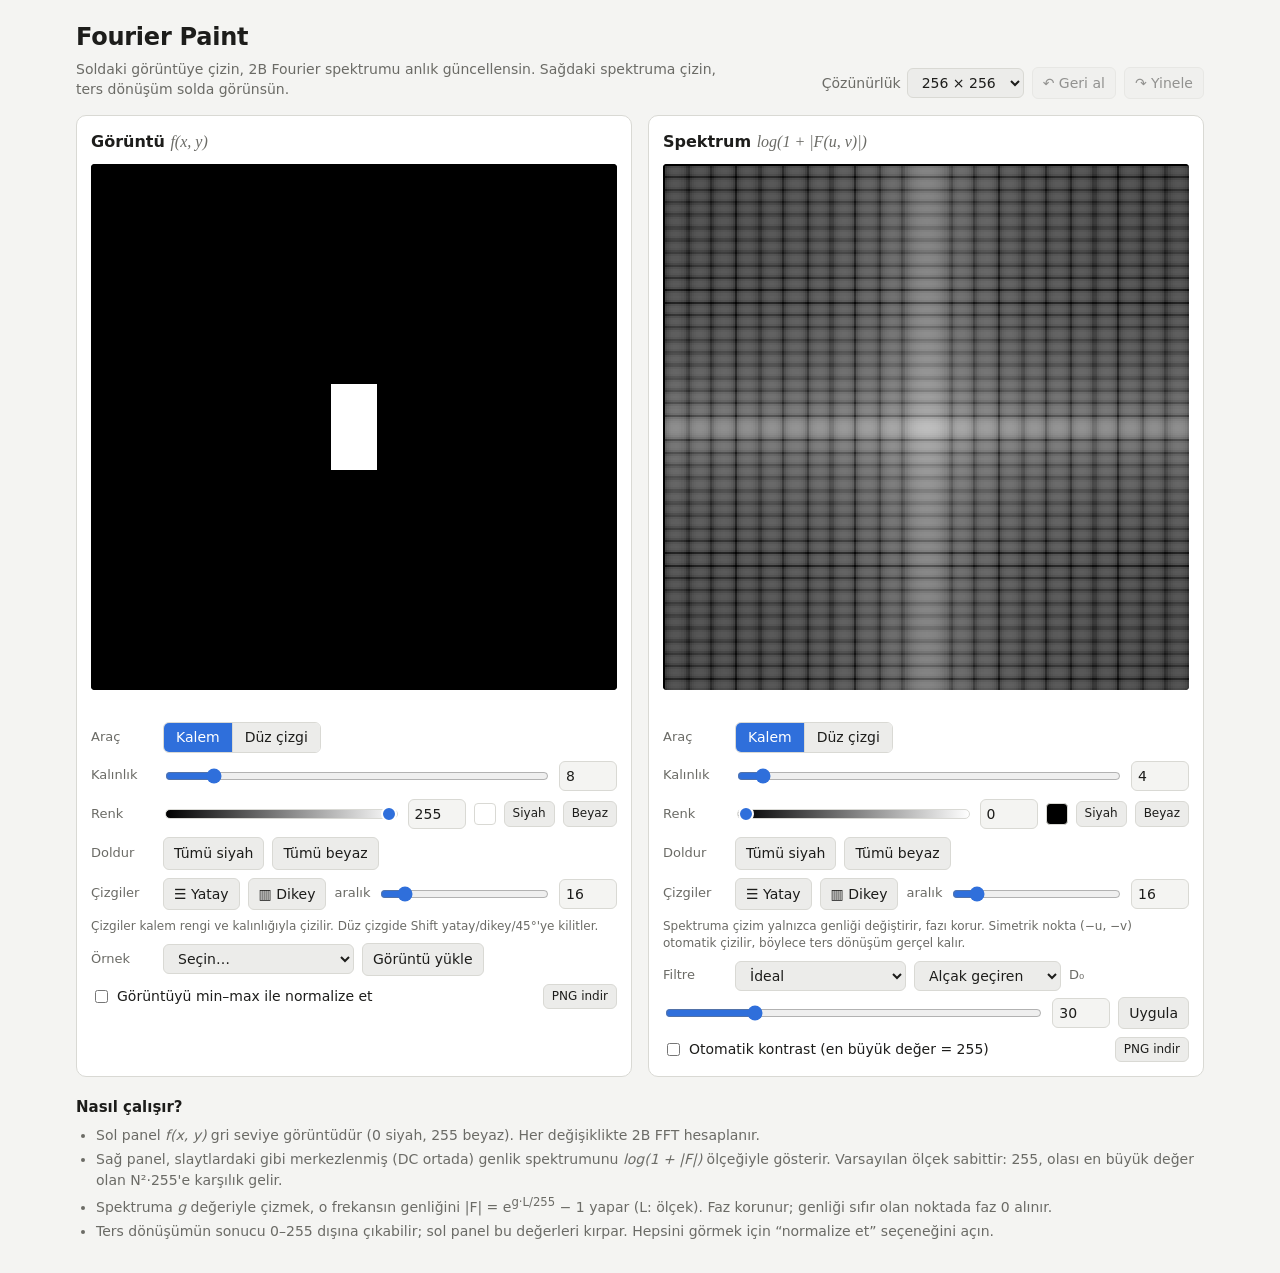
==== index.html @ 01dc7597 "Add Fourier Paint: interactive 2D FFT drawing app for GitHub Pages Left panel is a grayscale paint c" ====
<!doctype html>
<html lang="tr">
<head>
  <meta charset="utf-8">
  <meta name="viewport" content="width=device-width, initial-scale=1">
  <title>Fourier Paint</title>
  <meta name="description" content="Çizdiğiniz görüntünün 2B Fourier dönüşümünü anlık olarak görün; spektruma çizip ters dönüşümü izleyin.">
  <link rel="stylesheet" href="style.css">
</head>
<body>
  <header class="top">
    <div class="brand">
      <h1>Fourier Paint</h1>
      <p>Soldaki görüntüye çizin, 2B Fourier spektrumu anlık güncellensin. Sağdaki spektruma çizin, ters dönüşüm solda görünsün.</p>
    </div>
    <div class="global">
      <label>Çözünürlük
        <select id="resolution">
          <option value="128">128 × 128</option>
          <option value="256" selected>256 × 256</option>
          <option value="512">512 × 512</option>
        </select>
      </label>
      <button id="undo" title="Geri al (Ctrl+Z)">↶ Geri al</button>
      <button id="redo" title="Yinele (Ctrl+Y)">↷ Yinele</button>
    </div>
  </header>

  <main class="panels">
    <!-- Sol panel: uzamsal görüntü -->
    <section class="panel" id="L">
      <h2>Görüntü <span class="math">f(x, y)</span></h2>
      <div class="canvas-wrap">
        <canvas id="L-canvas"></canvas>
        <div class="ring" id="L-ring"></div>
      </div>
      <div class="readout" id="L-readout">&nbsp;</div>

      <div class="tools">
        <div class="row">
          <span class="lbl">Araç</span>
          <div class="seg">
            <label><input type="radio" name="L-tool" value="pen" checked><span>Kalem</span></label>
            <label><input type="radio" name="L-tool" value="line"><span>Düz çizgi</span></label>
          </div>
        </div>
        <div class="row">
          <span class="lbl">Kalınlık</span>
          <input type="range" id="L-size" min="1" max="64" value="8">
          <input type="number" id="L-size-n" min="1" max="64" value="8">
        </div>
        <div class="row">
          <span class="lbl">Renk</span>
          <input type="range" id="L-value" class="gray" min="0" max="255" value="255">
          <input type="number" id="L-value-n" min="0" max="255" value="255">
          <span class="swatch" id="L-swatch"></span>
          <button class="mini" data-set-value="0">Siyah</button>
          <button class="mini" data-set-value="255">Beyaz</button>
        </div>
        <div class="row">
          <span class="lbl">Doldur</span>
          <button data-action="fill" data-v="0">Tümü siyah</button>
          <button data-action="fill" data-v="255">Tümü beyaz</button>
        </div>
        <div class="row">
          <span class="lbl">Çizgiler</span>
          <button data-action="stripes" data-dir="h">☰ Yatay</button>
          <button data-action="stripes" data-dir="v">▥ Dikey</button>
          <span class="sub">aralık</span>
          <input type="range" id="L-period" min="2" max="128" value="16">
          <input type="number" id="L-period-n" min="2" max="128" value="16">
        </div>
        <p class="hint">Çizgiler kalem rengi ve kalınlığıyla çizilir. Düz çizgide Shift yatay/dikey/45°'ye kilitler.</p>
        <div class="row">
          <span class="lbl">Örnek</span>
          <select id="L-example">
            <option value="">Seçin…</option>
            <option value="rect">Dikdörtgen</option>
            <option value="circle">Daire</option>
            <option value="impulse">Tek nokta (dürtü)</option>
            <option value="sinh">Sinüs (yatay frekans)</option>
            <option value="sinv">Sinüs (dikey frekans)</option>
            <option value="sind">Sinüs (çapraz)</option>
            <option value="checker">Dama tahtası</option>
            <option value="gauss">Gauss</option>
          </select>
          <label class="file">Görüntü yükle<input type="file" id="L-file" accept="image/*"></label>
        </div>
        <div class="row">
          <label class="check"><input type="checkbox" id="L-normalize"> Görüntüyü min–max ile normalize et</label>
          <button class="mini" data-action="png">PNG indir</button>
        </div>
      </div>
    </section>

    <!-- Sağ panel: Fourier spektrumu -->
    <section class="panel" id="R">
      <h2>Spektrum <span class="math">log(1 + |F(u, v)|)</span></h2>
      <div class="canvas-wrap">
        <canvas id="R-canvas"></canvas>
        <div class="ring" id="R-ring"></div>
      </div>
      <div class="readout" id="R-readout">&nbsp;</div>

      <div class="tools">
        <div class="row">
          <span class="lbl">Araç</span>
          <div class="seg">
            <label><input type="radio" name="R-tool" value="pen" checked><span>Kalem</span></label>
            <label><input type="radio" name="R-tool" value="line"><span>Düz çizgi</span></label>
          </div>
        </div>
        <div class="row">
          <span class="lbl">Kalınlık</span>
          <input type="range" id="R-size" min="1" max="64" value="4">
          <input type="number" id="R-size-n" min="1" max="64" value="4">
        </div>
        <div class="row">
          <span class="lbl">Renk</span>
          <input type="range" id="R-value" class="gray" min="0" max="255" value="0">
          <input type="number" id="R-value-n" min="0" max="255" value="0">
          <span class="swatch" id="R-swatch"></span>
          <button class="mini" data-set-value="0">Siyah</button>
          <button class="mini" data-set-value="255">Beyaz</button>
        </div>
        <div class="row">
          <span class="lbl">Doldur</span>
          <button data-action="fill" data-v="0">Tümü siyah</button>
          <button data-action="fill" data-v="255">Tümü beyaz</button>
        </div>
        <div class="row">
          <span class="lbl">Çizgiler</span>
          <button data-action="stripes" data-dir="h">☰ Yatay</button>
          <button data-action="stripes" data-dir="v">▥ Dikey</button>
          <span class="sub">aralık</span>
          <input type="range" id="R-period" min="2" max="128" value="16">
          <input type="number" id="R-period-n" min="2" max="128" value="16">
        </div>
        <p class="hint">Spektruma çizim yalnızca genliği değiştirir, fazı korur. Simetrik nokta (−u, −v) otomatik çizilir, böylece ters dönüşüm gerçel kalır.</p>
        <div class="row">
          <span class="lbl">Filtre</span>
          <select id="R-ftype">
            <option value="ideal">İdeal</option>
            <option value="gauss">Gauss</option>
            <option value="butter">Butterworth (n=2)</option>
          </select>
          <select id="R-fmode">
            <option value="lp">Alçak geçiren</option>
            <option value="hp">Yüksek geçiren</option>
          </select>
          <span class="sub">D₀</span>
          <input type="range" id="R-d0" min="1" max="128" value="30">
          <input type="number" id="R-d0-n" min="1" max="128" value="30">
          <button data-action="filter">Uygula</button>
        </div>
        <div class="row">
          <label class="check"><input type="checkbox" id="R-auto"> Otomatik kontrast (en büyük değer = 255)</label>
          <button class="mini" data-action="png">PNG indir</button>
        </div>
      </div>
    </section>
  </main>

  <footer class="notes">
    <h3>Nasıl çalışır?</h3>
    <ul>
      <li>Sol panel <em>f(x, y)</em> gri seviye görüntüdür (0 siyah, 255 beyaz). Her değişiklikte 2B FFT hesaplanır.</li>
      <li>Sağ panel, slaytlardaki gibi merkezlenmiş (DC ortada) genlik spektrumunu <em>log(1 + |F|)</em> ölçeğiyle gösterir. Varsayılan ölçek sabittir: 255, olası en büyük değer olan N²·255'e karşılık gelir.</li>
      <li>Spektruma <em>g</em> değeriyle çizmek, o frekansın genliğini |F| = e<sup>g·L/255</sup> − 1 yapar (L: ölçek). Faz korunur; genliği sıfır olan noktada faz 0 alınır.</li>
      <li>Ters dönüşümün sonucu 0–255 dışına çıkabilir; sol panel bu değerleri kırpar. Hepsini görmek için “normalize et” seçeneğini açın.</li>
    </ul>
  </footer>

  <script src="app.js"></script>
</body>
</html>
---- style.css ----
:root {
  --bg: #f4f4f2;
  --surface: #ffffff;
  --border: #d9d9d4;
  --text: #1d1d1b;
  --muted: #6b6b66;
  --accent: #2f6fdb;
  --accent-text: #ffffff;
  --button: #ececea;
  --button-hover: #e0e0dc;
  --canvas-frame: #111111;
}

@media (prefers-color-scheme: dark) {
  :root {
    --bg: #161616;
    --surface: #1f1f1f;
    --border: #333333;
    --text: #ececea;
    --muted: #9a9a95;
    --accent: #5b8ff0;
    --accent-text: #0e0e0e;
    --button: #2a2a2a;
    --button-hover: #353535;
    --canvas-frame: #000000;
  }
}

* { box-sizing: border-box; }

body {
  margin: 0;
  background: var(--bg);
  color: var(--text);
  font: 14px/1.45 system-ui, -apple-system, "Segoe UI", Roboto, sans-serif;
}

.top {
  display: flex;
  flex-wrap: wrap;
  gap: 12px 24px;
  align-items: flex-end;
  justify-content: space-between;
  max-width: 1160px;
  margin: 0 auto;
  padding: 20px 16px 8px;
}
.brand h1 { margin: 0 0 4px; font-size: 24px; letter-spacing: -0.01em; }
.brand p { margin: 0; color: var(--muted); max-width: 640px; }
.global { display: flex; gap: 8px; align-items: center; flex-wrap: wrap; }

.panels {
  display: grid;
  grid-template-columns: repeat(2, minmax(0, 1fr));
  gap: 16px;
  max-width: 1160px;
  margin: 0 auto;
  padding: 8px 16px;
}
@media (max-width: 820px) {
  .panels { grid-template-columns: minmax(0, 1fr); }
}

.panel {
  background: var(--surface);
  border: 1px solid var(--border);
  border-radius: 10px;
  padding: 14px;
  min-width: 0;
}
.panel h2 { margin: 0 0 10px; font-size: 16px; font-weight: 600; }
.math { font-family: "Cambria Math", Georgia, serif; font-style: italic; font-weight: 400; color: var(--muted); }

.canvas-wrap {
  position: relative;
  width: 100%;
  max-width: 540px;
  aspect-ratio: 1;
  margin: 0 auto;
  background: var(--canvas-frame);
  border-radius: 4px;
  overflow: hidden;
  touch-action: none;
}
.canvas-wrap canvas {
  display: block;
  width: 100%;
  height: 100%;
  image-rendering: pixelated;
  cursor: crosshair;
}
.ring {
  position: absolute;
  left: 0; top: 0;
  border: 1px solid #ff4d4d;
  border-radius: 50%;
  pointer-events: none;
  display: none;
  box-shadow: 0 0 0 1px rgba(0, 0, 0, 0.35);
}

.readout {
  margin: 6px auto 0;
  max-width: 540px;
  font: 12px/1.4 ui-monospace, SFMono-Regular, Menlo, Consolas, monospace;
  color: var(--muted);
  min-height: 1.4em;
  white-space: nowrap;
  overflow: hidden;
  text-overflow: ellipsis;
}

.tools { margin-top: 10px; display: grid; gap: 8px; }
.row { display: flex; flex-wrap: wrap; align-items: center; gap: 6px 8px; }
.lbl { width: 64px; flex: none; color: var(--muted); font-size: 13px; }
.sub { color: var(--muted); font-size: 13px; }
.hint { margin: 0; color: var(--muted); font-size: 12px; }

input[type="range"] { flex: 1 1 100px; min-width: 80px; accent-color: var(--accent); }
input[type="range"].gray {
  appearance: none;
  -webkit-appearance: none;
  height: 10px;
  border-radius: 5px;
  background: linear-gradient(to right, #000, #fff);
  border: 1px solid var(--border);
}
input[type="range"].gray::-webkit-slider-thumb {
  -webkit-appearance: none;
  width: 16px; height: 16px; border-radius: 50%;
  background: var(--accent); border: 2px solid var(--surface);
}
input[type="range"].gray::-moz-range-thumb {
  width: 14px; height: 14px; border-radius: 50%;
  background: var(--accent); border: 2px solid var(--surface);
}
input[type="number"] {
  width: 58px;
  padding: 4px 6px;
  border: 1px solid var(--border);
  border-radius: 6px;
  background: var(--bg);
  color: var(--text);
  font: inherit;
}

.swatch {
  width: 22px; height: 22px; flex: none;
  border-radius: 4px;
  border: 1px solid var(--border);
}

button, select, .file {
  font: inherit;
  color: var(--text);
  background: var(--button);
  border: 1px solid var(--border);
  border-radius: 6px;
  padding: 5px 10px;
  cursor: pointer;
}
button:hover, .file:hover { background: var(--button-hover); }
button:disabled { opacity: 0.45; cursor: default; }
button.mini { padding: 3px 8px; font-size: 12px; }
.file input { display: none; }
.global label { display: flex; gap: 6px; align-items: center; color: var(--muted); }

.check { display: flex; gap: 6px; align-items: center; flex: 1 1 auto; }

.seg { display: inline-flex; border: 1px solid var(--border); border-radius: 6px; overflow: hidden; }
.seg label { cursor: pointer; }
.seg input { position: absolute; opacity: 0; pointer-events: none; }
.seg span { display: block; padding: 4px 12px; background: var(--button); }
.seg label + label span { border-left: 1px solid var(--border); }
.seg input:checked + span { background: var(--accent); color: var(--accent-text); }
.seg input:focus-visible + span { outline: 2px solid var(--accent); outline-offset: -2px; }

.notes {
  max-width: 1160px;
  margin: 8px auto 32px;
  padding: 0 16px;
  color: var(--muted);
}
.notes h3 { color: var(--text); font-size: 15px; margin: 12px 0 6px; }
.notes ul { margin: 0; padding-left: 20px; }
.notes li { margin: 4px 0; }
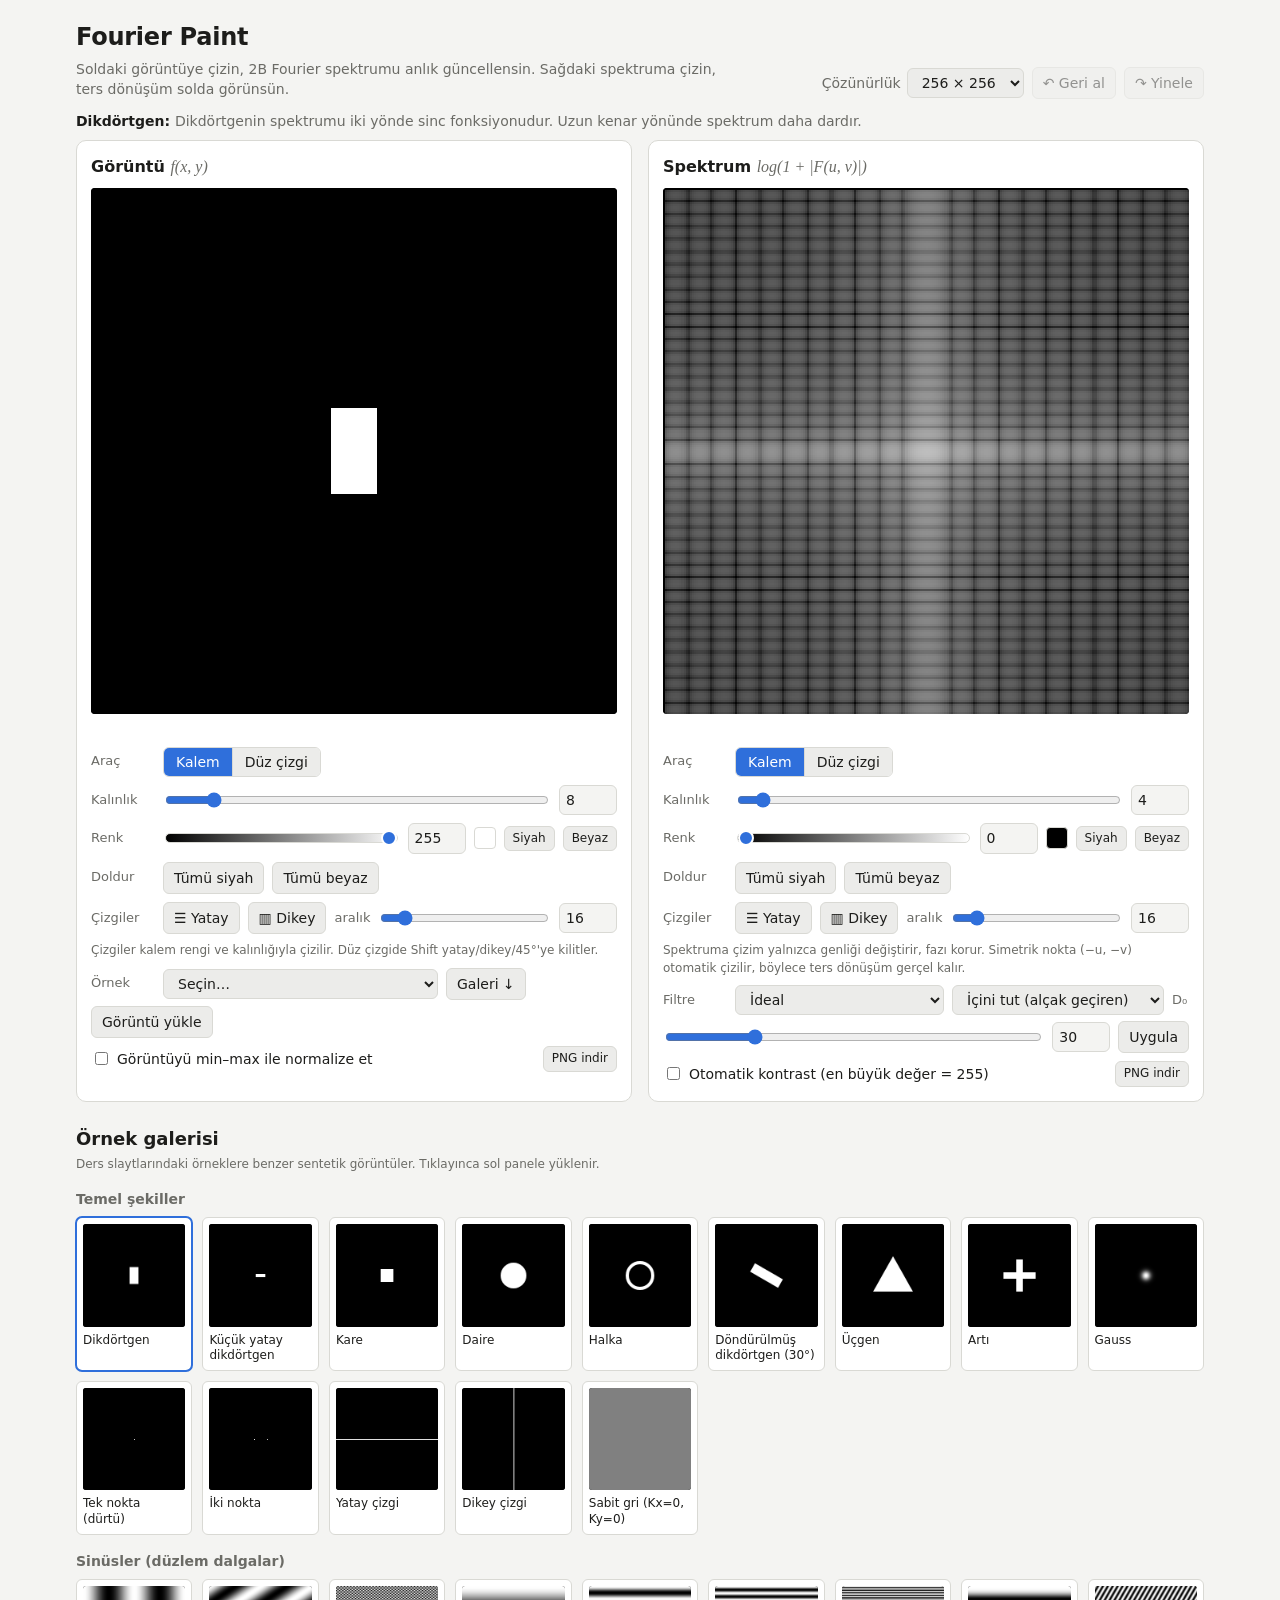
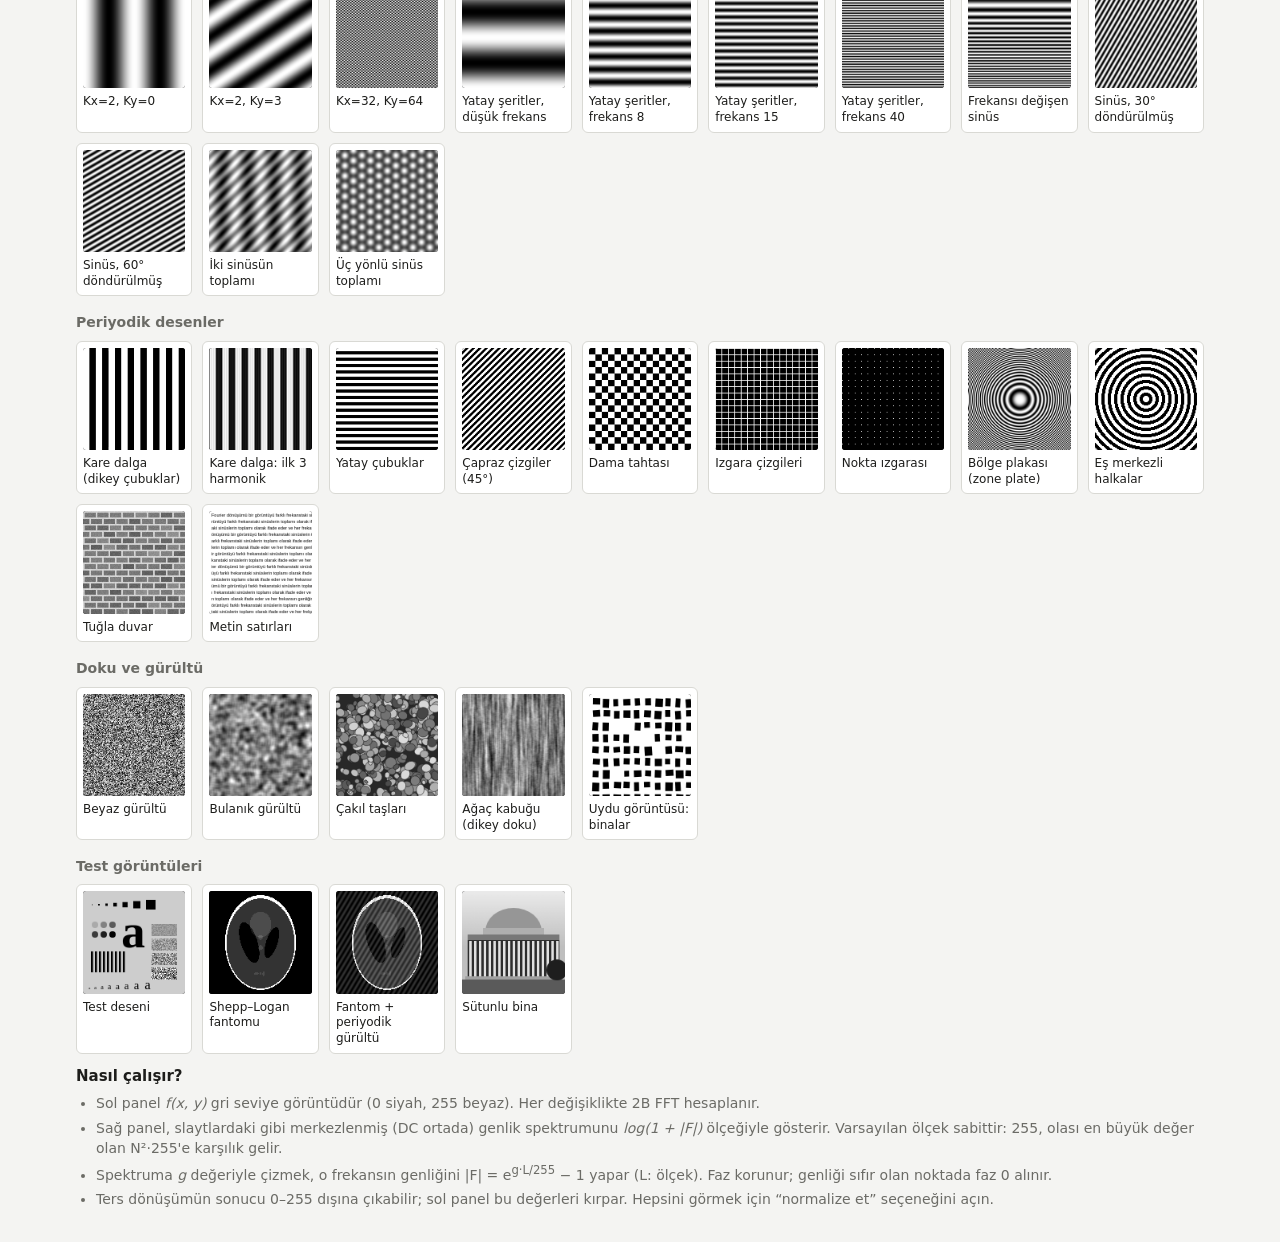
==== commit 6277c5c2: "Add example gallery modeled on the lecture slides and k-space masks 46 procedurally generated exampl" ====
--- a/index.html
+++ b/index.html
@@ -25,6 +25,8 @@
       <button id="redo" title="Yinele (Ctrl+Y)">↷ Yinele</button>
     </div>
   </header>
+
+  <p class="example-info" id="example-info"></p>
 
   <main class="panels">
     <!-- Sol panel: uzamsal görüntü -->
@@ -75,15 +77,8 @@
           <span class="lbl">Örnek</span>
           <select id="L-example">
             <option value="">Seçin…</option>
-            <option value="rect">Dikdörtgen</option>
-            <option value="circle">Daire</option>
-            <option value="impulse">Tek nokta (dürtü)</option>
-            <option value="sinh">Sinüs (yatay frekans)</option>
-            <option value="sinv">Sinüs (dikey frekans)</option>
-            <option value="sind">Sinüs (çapraz)</option>
-            <option value="checker">Dama tahtası</option>
-            <option value="gauss">Gauss</option>
           </select>
+          <a class="file" href="#gallery-wrap">Galeri ↓</a>
           <label class="file">Görüntü yükle<input type="file" id="L-file" accept="image/*"></label>
         </div>
         <div class="row">
@@ -140,13 +135,21 @@
         <div class="row">
           <span class="lbl">Filtre</span>
           <select id="R-ftype">
-            <option value="ideal">İdeal</option>
-            <option value="gauss">Gauss</option>
-            <option value="butter">Butterworth (n=2)</option>
+            <optgroup label="Filtreler">
+              <option value="ideal">İdeal</option>
+              <option value="gauss">Gauss</option>
+              <option value="butter">Butterworth (n=2)</option>
+            </optgroup>
+            <optgroup label="Maskeler (k-uzayı)">
+              <option value="square">Kare (|u|, |v| ≤ D₀)</option>
+              <option value="hband">Yatay bant (|v| ≤ D₀)</option>
+              <option value="vband">Dikey bant (|u| ≤ D₀)</option>
+              <option value="ring">Halka (D₀ ≤ D ≤ 2D₀)</option>
+            </optgroup>
           </select>
           <select id="R-fmode">
-            <option value="lp">Alçak geçiren</option>
-            <option value="hp">Yüksek geçiren</option>
+            <option value="lp">İçini tut (alçak geçiren)</option>
+            <option value="hp">İçini sil (yüksek geçiren)</option>
           </select>
           <span class="sub">D₀</span>
           <input type="range" id="R-d0" min="1" max="128" value="30">
@@ -161,6 +164,12 @@
     </section>
   </main>
 
+  <section class="gallery-wrap" id="gallery-wrap">
+    <h2>Örnek galerisi</h2>
+    <p class="hint">Ders slaytlarındaki örneklere benzer sentetik görüntüler. Tıklayınca sol panele yüklenir.</p>
+    <div id="gallery"></div>
+  </section>
+
   <footer class="notes">
     <h3>Nasıl çalışır?</h3>
     <ul>
@@ -171,6 +180,7 @@
     </ul>
   </footer>
 
+  <script src="examples.js"></script>
   <script src="app.js"></script>
 </body>
 </html>
--- a/style.css
+++ b/style.css
@@ -163,6 +163,7 @@
 button:disabled { opacity: 0.45; cursor: default; }
 button.mini { padding: 3px 8px; font-size: 12px; }
 .file input { display: none; }
+a.file { text-decoration: none; display: inline-block; }
 .global label { display: flex; gap: 6px; align-items: center; color: var(--muted); }
 
 .check { display: flex; gap: 6px; align-items: center; flex: 1 1 auto; }
@@ -175,6 +176,46 @@
 .seg input:checked + span { background: var(--accent); color: var(--accent-text); }
 .seg input:focus-visible + span { outline: 2px solid var(--accent); outline-offset: -2px; }
 
+.example-info {
+  max-width: 1160px;
+  margin: 0 auto;
+  padding: 4px 16px 0;
+  min-height: 1.45em;
+  color: var(--muted);
+}
+.example-info b { color: var(--text); }
+
+.gallery-wrap {
+  max-width: 1160px;
+  margin: 8px auto 0;
+  padding: 0 16px;
+}
+.gallery-wrap h2 { font-size: 18px; margin: 16px 0 4px; }
+.gallery-wrap h3 { font-size: 14px; font-weight: 600; margin: 16px 0 8px; color: var(--muted); }
+.gallery-grid {
+  display: grid;
+  grid-template-columns: repeat(auto-fill, minmax(112px, 1fr));
+  gap: 10px;
+}
+.card {
+  display: flex;
+  flex-direction: column;
+  gap: 6px;
+  padding: 6px;
+  text-align: left;
+  font-size: 12px;
+  line-height: 1.3;
+  background: var(--surface);
+}
+.card canvas {
+  width: 100%;
+  aspect-ratio: 1;
+  display: block;
+  background: var(--canvas-frame);
+  border-radius: 3px;
+}
+.card.active { outline: 2px solid var(--accent); outline-offset: -1px; }
+
 .notes {
   max-width: 1160px;
   margin: 8px auto 32px;
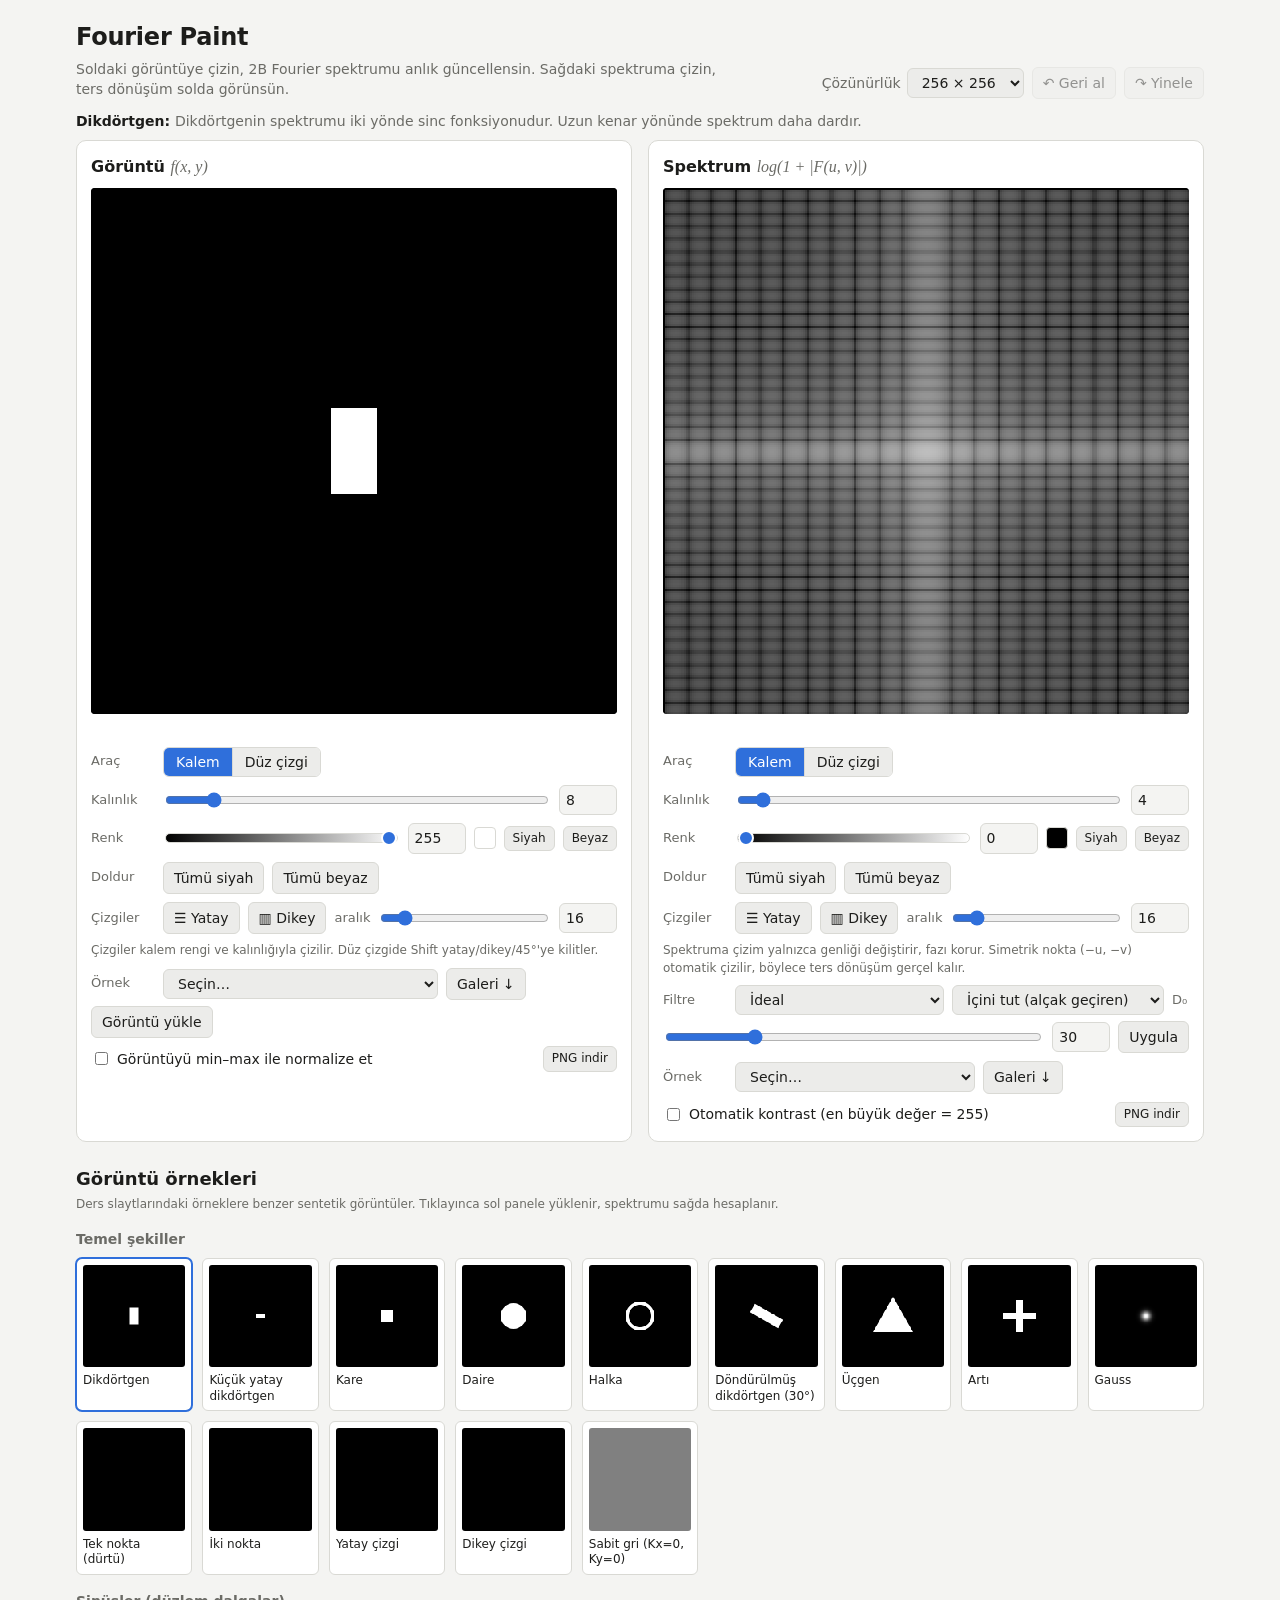
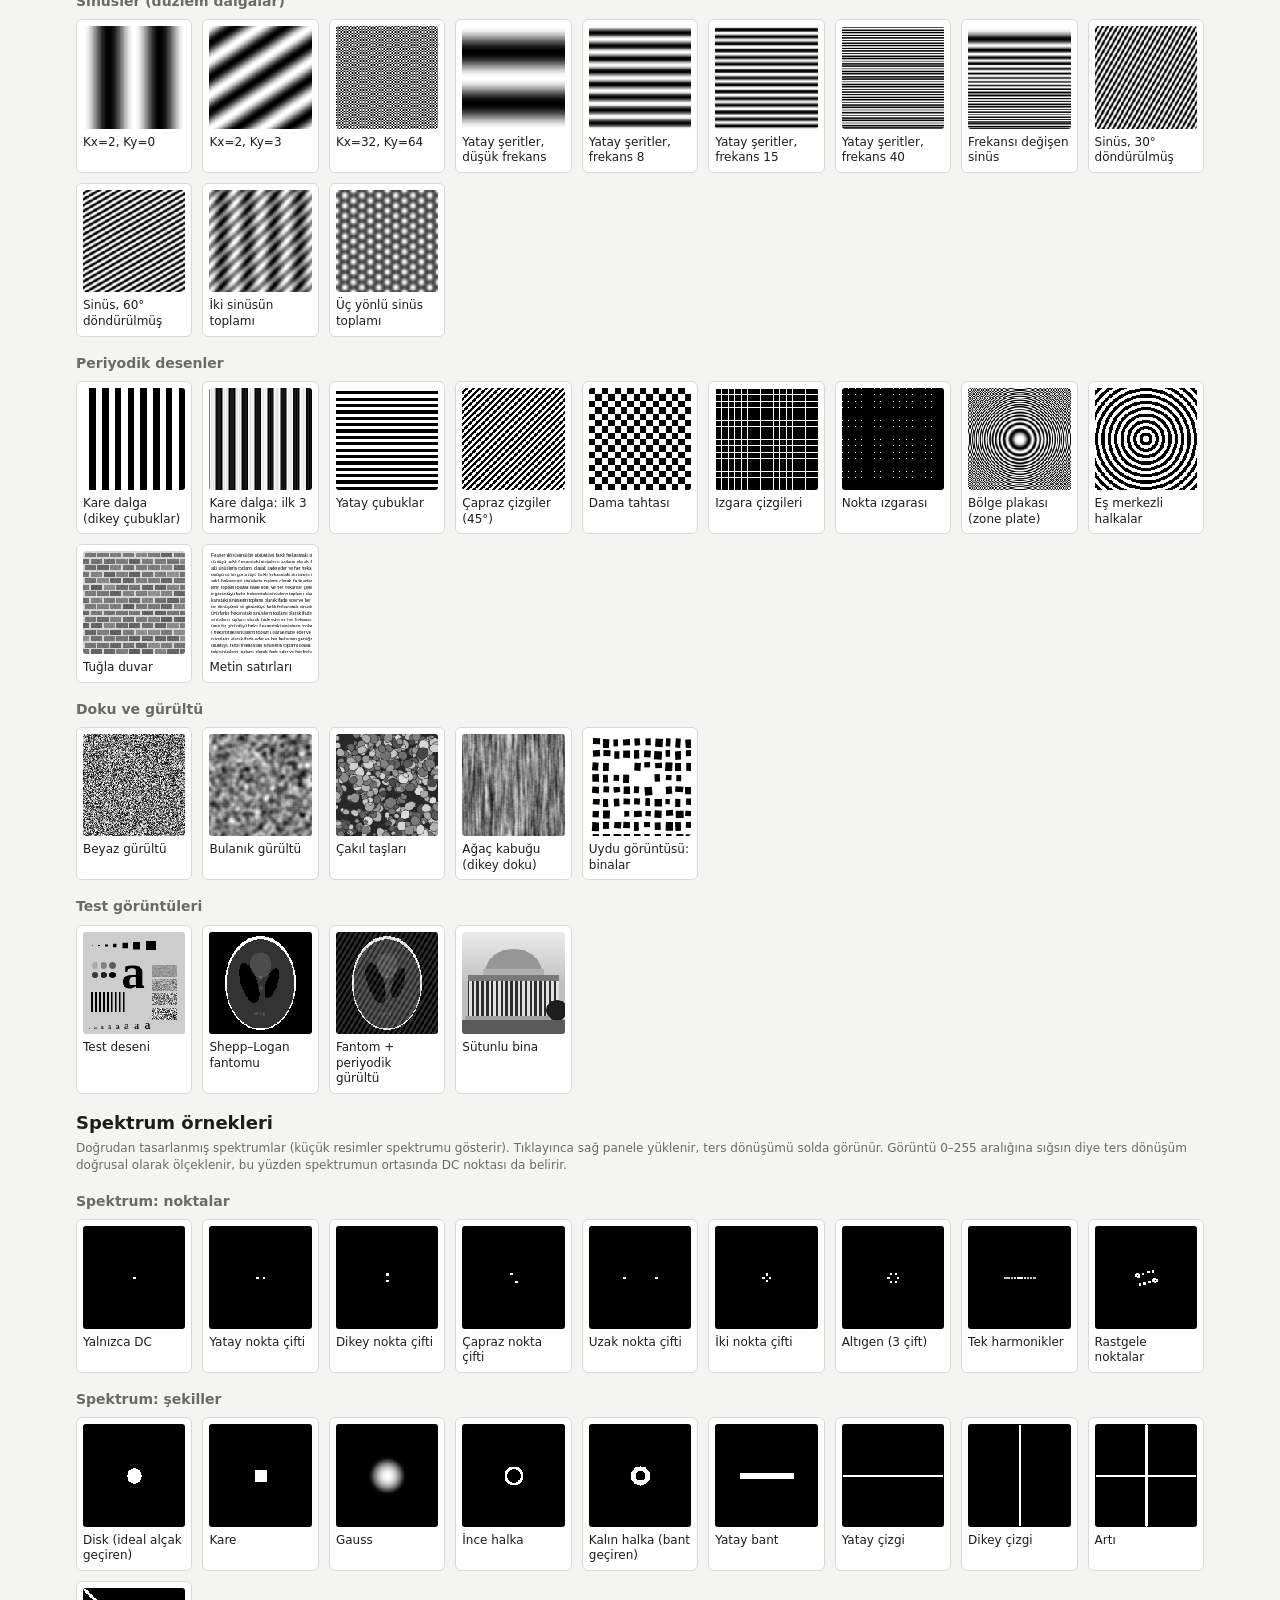
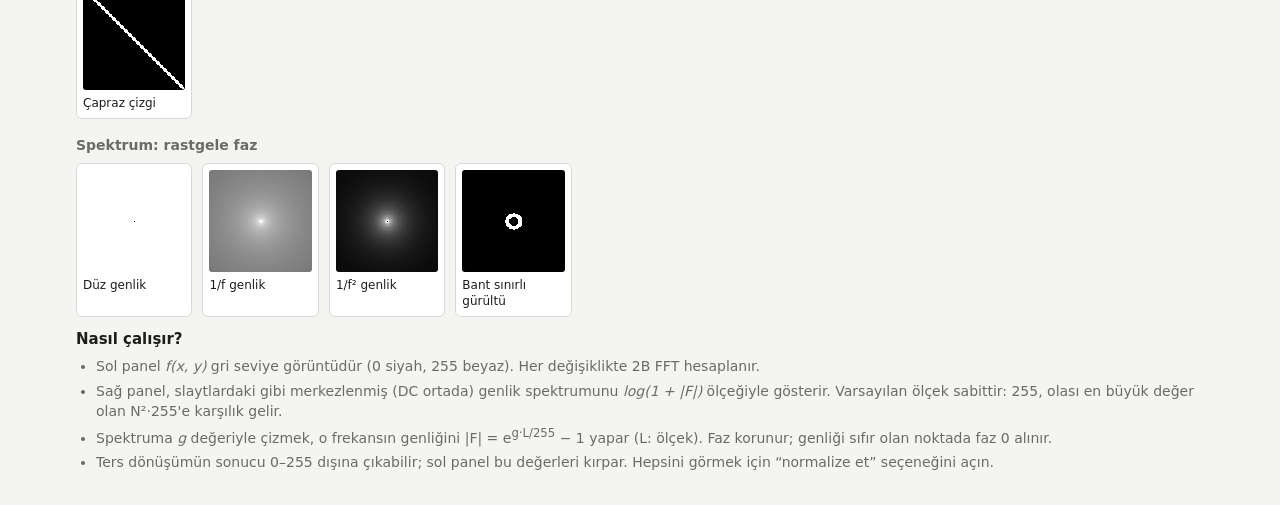
==== commit b745ff98: "Fix gallery thumbnails and add spectrum examples Thumbnails are now rendered to <img> data URLs in t" ====
--- a/index.html
+++ b/index.html
@@ -5,7 +5,7 @@
   <meta name="viewport" content="width=device-width, initial-scale=1">
   <title>Fourier Paint</title>
   <meta name="description" content="Çizdiğiniz görüntünün 2B Fourier dönüşümünü anlık olarak görün; spektruma çizip ters dönüşümü izleyin.">
-  <link rel="stylesheet" href="style.css">
+  <link rel="stylesheet" href="style.css?v=3">
 </head>
 <body>
   <header class="top">
@@ -157,6 +157,13 @@
           <button data-action="filter">Uygula</button>
         </div>
         <div class="row">
+          <span class="lbl">Örnek</span>
+          <select id="R-example">
+            <option value="">Seçin…</option>
+          </select>
+          <a class="file" href="#gallery-spectrum-title">Galeri ↓</a>
+        </div>
+        <div class="row">
           <label class="check"><input type="checkbox" id="R-auto"> Otomatik kontrast (en büyük değer = 255)</label>
           <button class="mini" data-action="png">PNG indir</button>
         </div>
@@ -165,9 +172,12 @@
   </main>
 
   <section class="gallery-wrap" id="gallery-wrap">
-    <h2>Örnek galerisi</h2>
-    <p class="hint">Ders slaytlarındaki örneklere benzer sentetik görüntüler. Tıklayınca sol panele yüklenir.</p>
-    <div id="gallery"></div>
+    <h2>Görüntü örnekleri</h2>
+    <p class="hint">Ders slaytlarındaki örneklere benzer sentetik görüntüler. Tıklayınca sol panele yüklenir, spektrumu sağda hesaplanır.</p>
+    <div id="gallery-image"></div>
+    <h2 id="gallery-spectrum-title">Spektrum örnekleri</h2>
+    <p class="hint">Doğrudan tasarlanmış spektrumlar (küçük resimler spektrumu gösterir). Tıklayınca sağ panele yüklenir, ters dönüşümü solda görünür. Görüntü 0–255 aralığına sığsın diye ters dönüşüm doğrusal olarak ölçeklenir, bu yüzden spektrumun ortasında DC noktası da belirir.</p>
+    <div id="gallery-spectrum"></div>
   </section>
 
   <footer class="notes">
@@ -180,7 +190,7 @@
     </ul>
   </footer>
 
-  <script src="examples.js"></script>
-  <script src="app.js"></script>
+  <script src="examples.js?v=3"></script>
+  <script src="app.js?v=3"></script>
 </body>
 </html>
--- a/style.css
+++ b/style.css
@@ -207,10 +207,11 @@
   line-height: 1.3;
   background: var(--surface);
 }
-.card canvas {
+.card img {
   width: 100%;
-  aspect-ratio: 1;
+  height: auto;
   display: block;
+  image-rendering: pixelated;
   background: var(--canvas-frame);
   border-radius: 3px;
 }
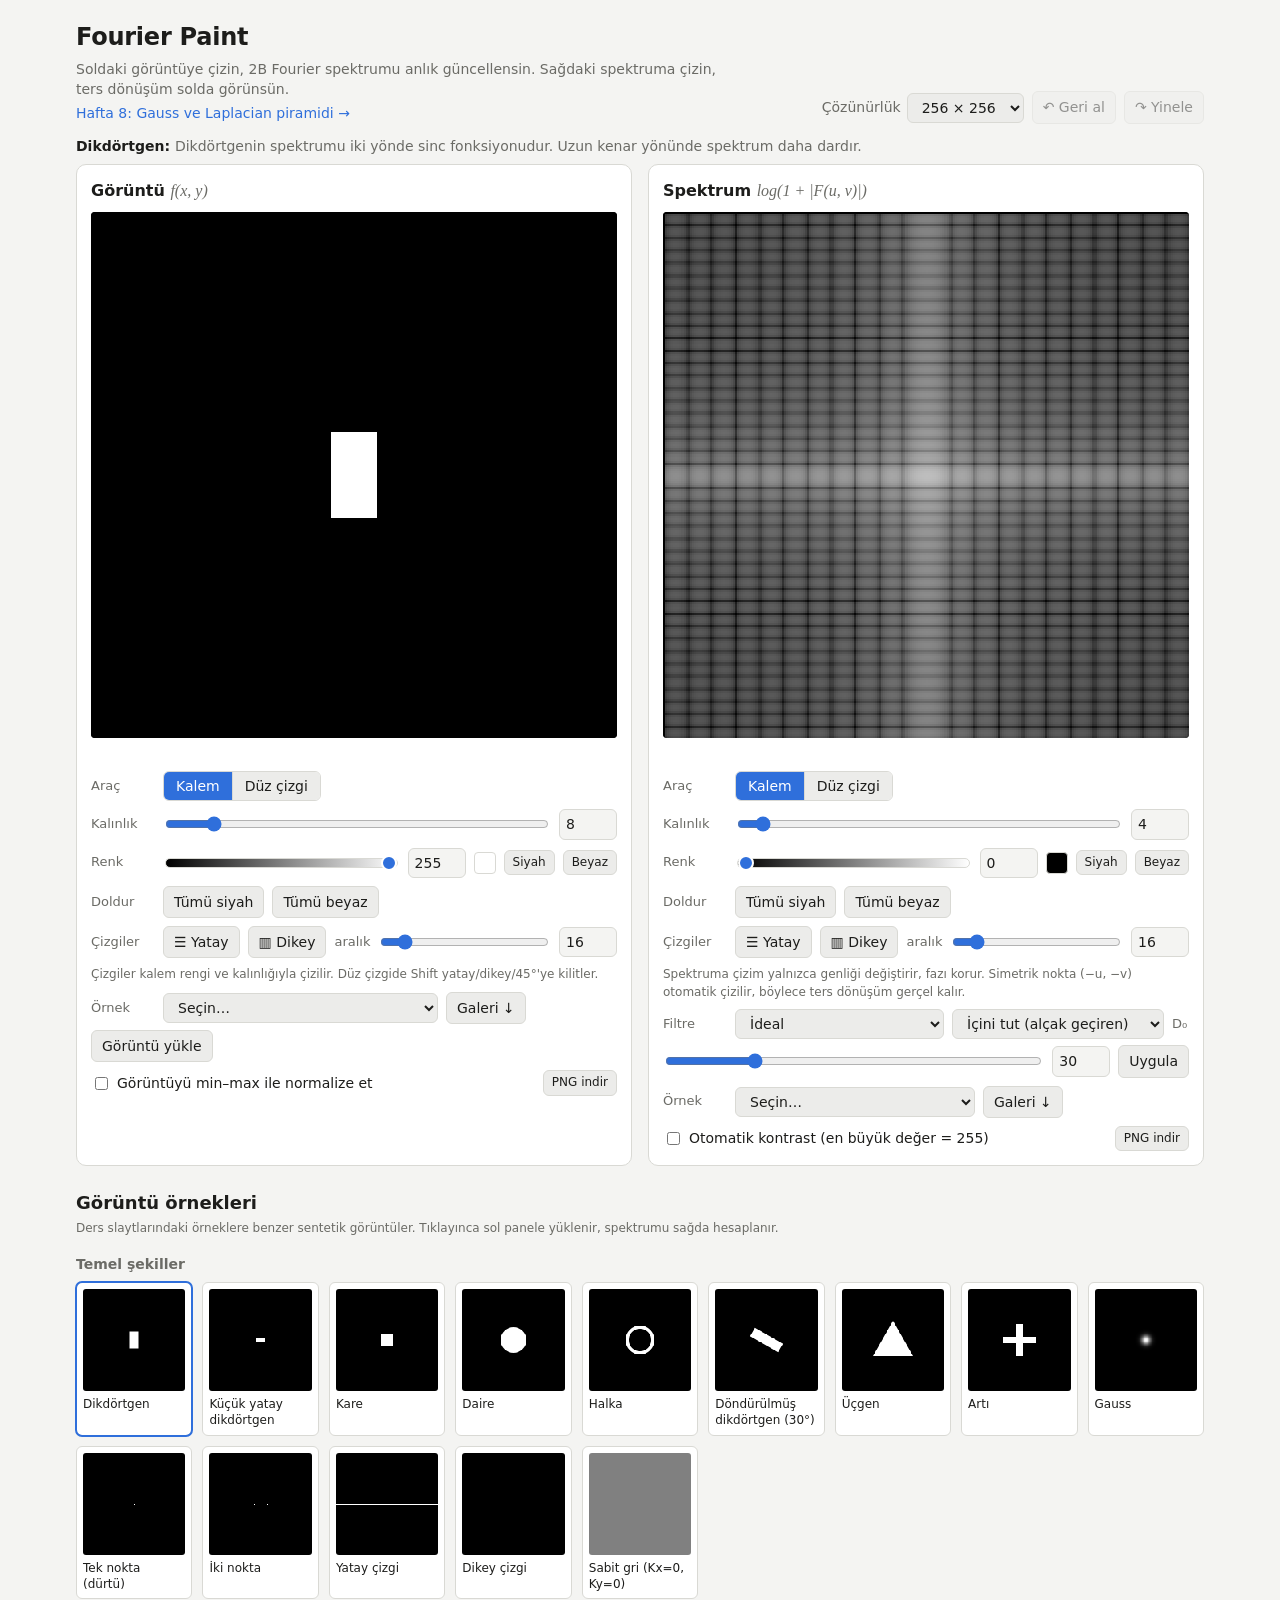
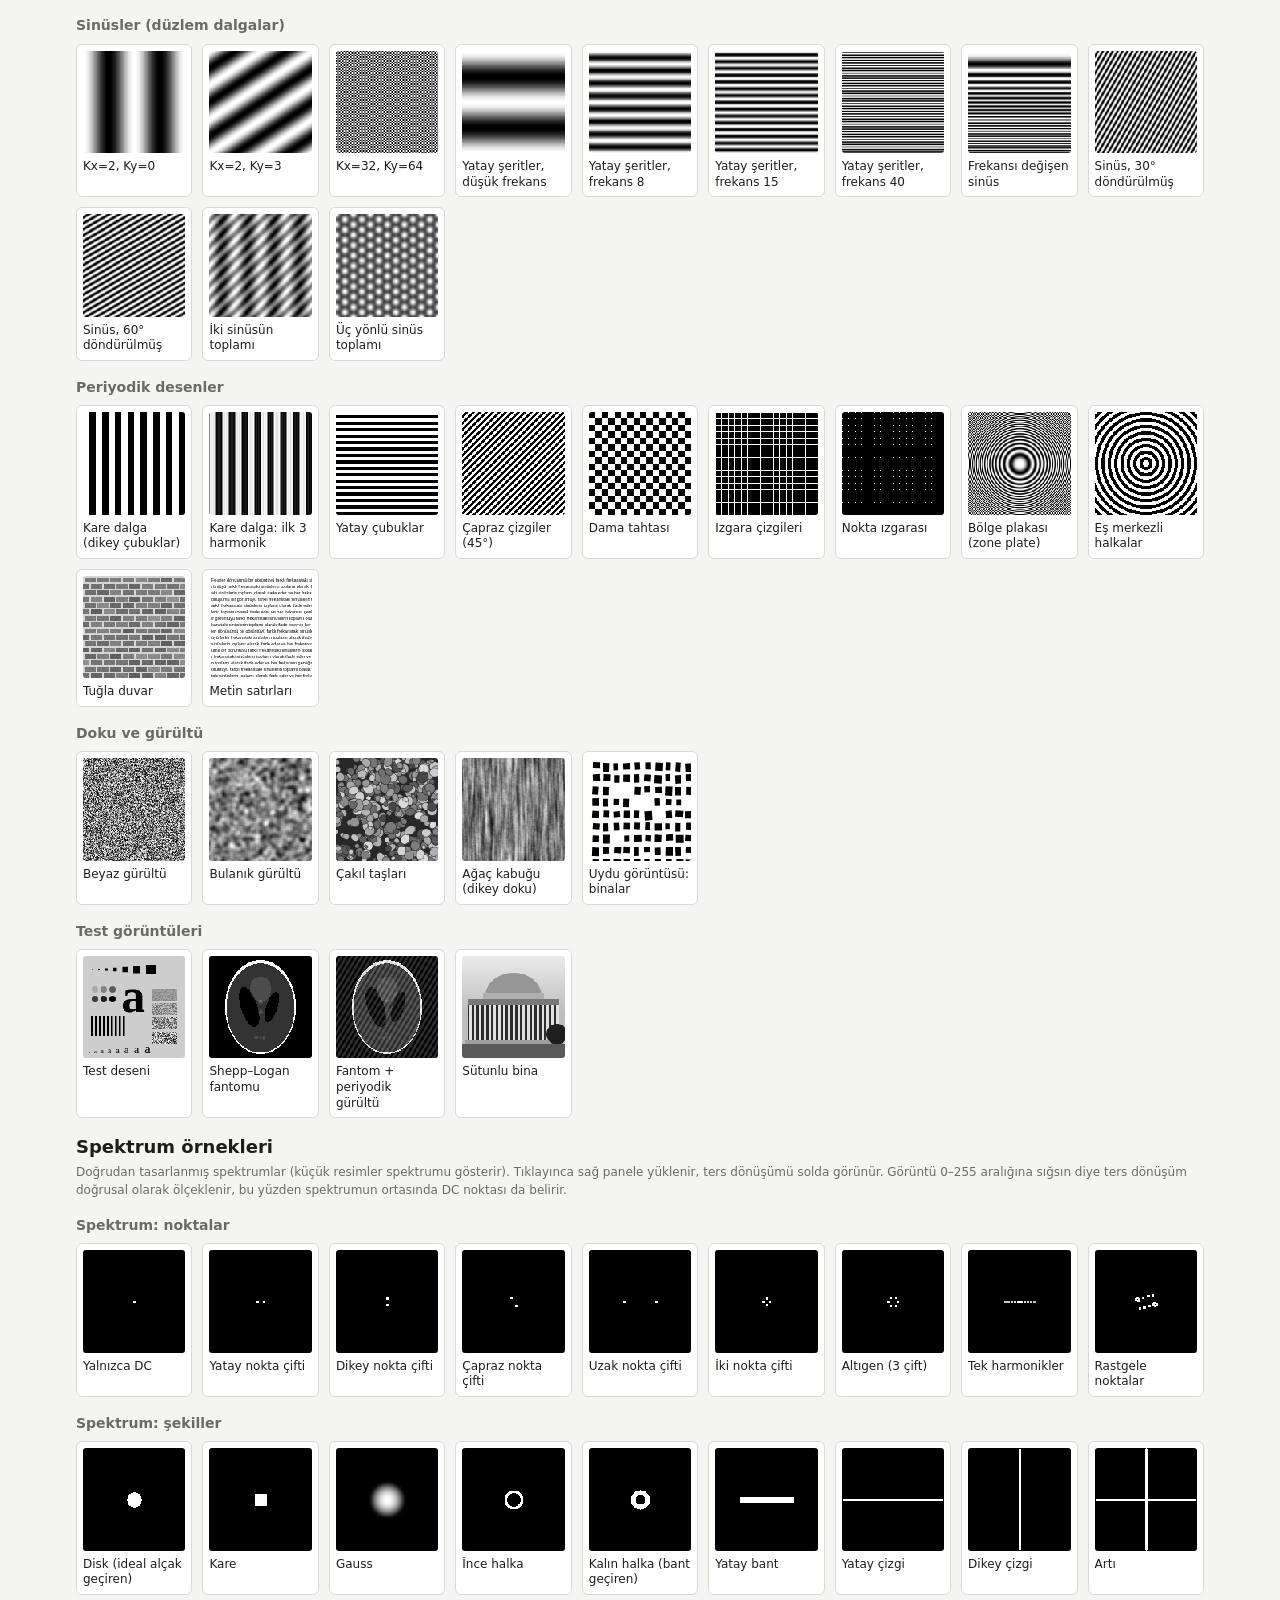
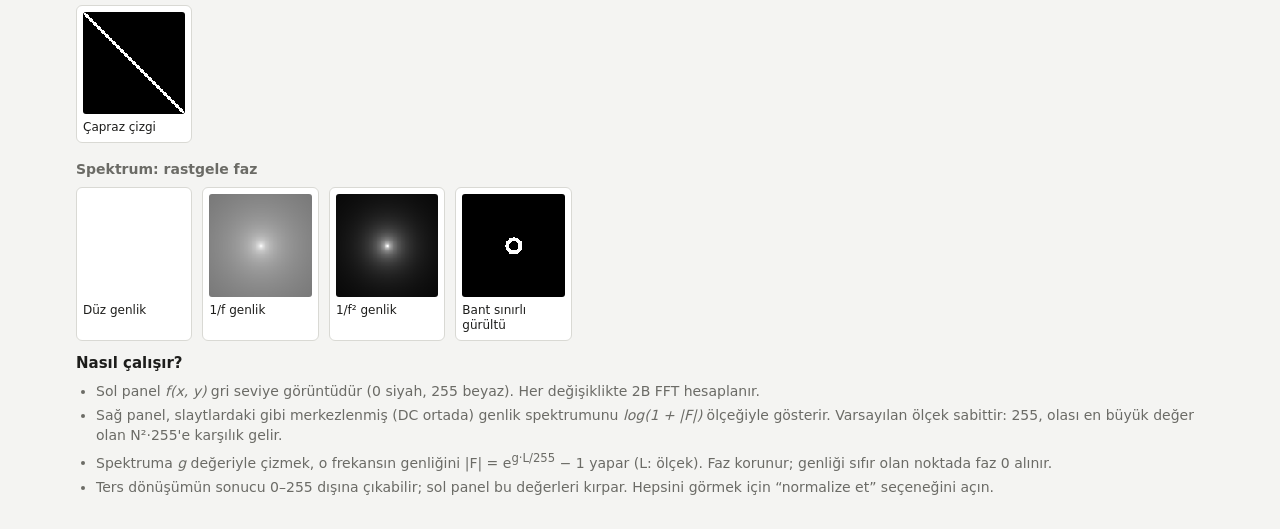
==== commit 8ca546b1: "Add Laplacian pyramid lesson page that follows the Week 8 slides New pyramid/ page: template matchin" ====
--- a/index.html
+++ b/index.html
@@ -12,6 +12,7 @@
     <div class="brand">
       <h1>Fourier Paint</h1>
       <p>Soldaki görüntüye çizin, 2B Fourier spektrumu anlık güncellensin. Sağdaki spektruma çizin, ters dönüşüm solda görünsün.</p>
+      <p class="crosslink"><a href="pyramid/">Hafta 8: Gauss ve Laplacian piramidi →</a></p>
     </div>
     <div class="global">
       <label>Çözünürlük
--- a/style.css
+++ b/style.css
@@ -226,3 +226,6 @@
 .notes h3 { color: var(--text); font-size: 15px; margin: 12px 0 6px; }
 .notes ul { margin: 0; padding-left: 20px; }
 .notes li { margin: 4px 0; }
+
+.brand .crosslink { margin-top: 4px; }
+.brand .crosslink a { color: var(--accent); text-decoration: none; font-weight: 500; }
